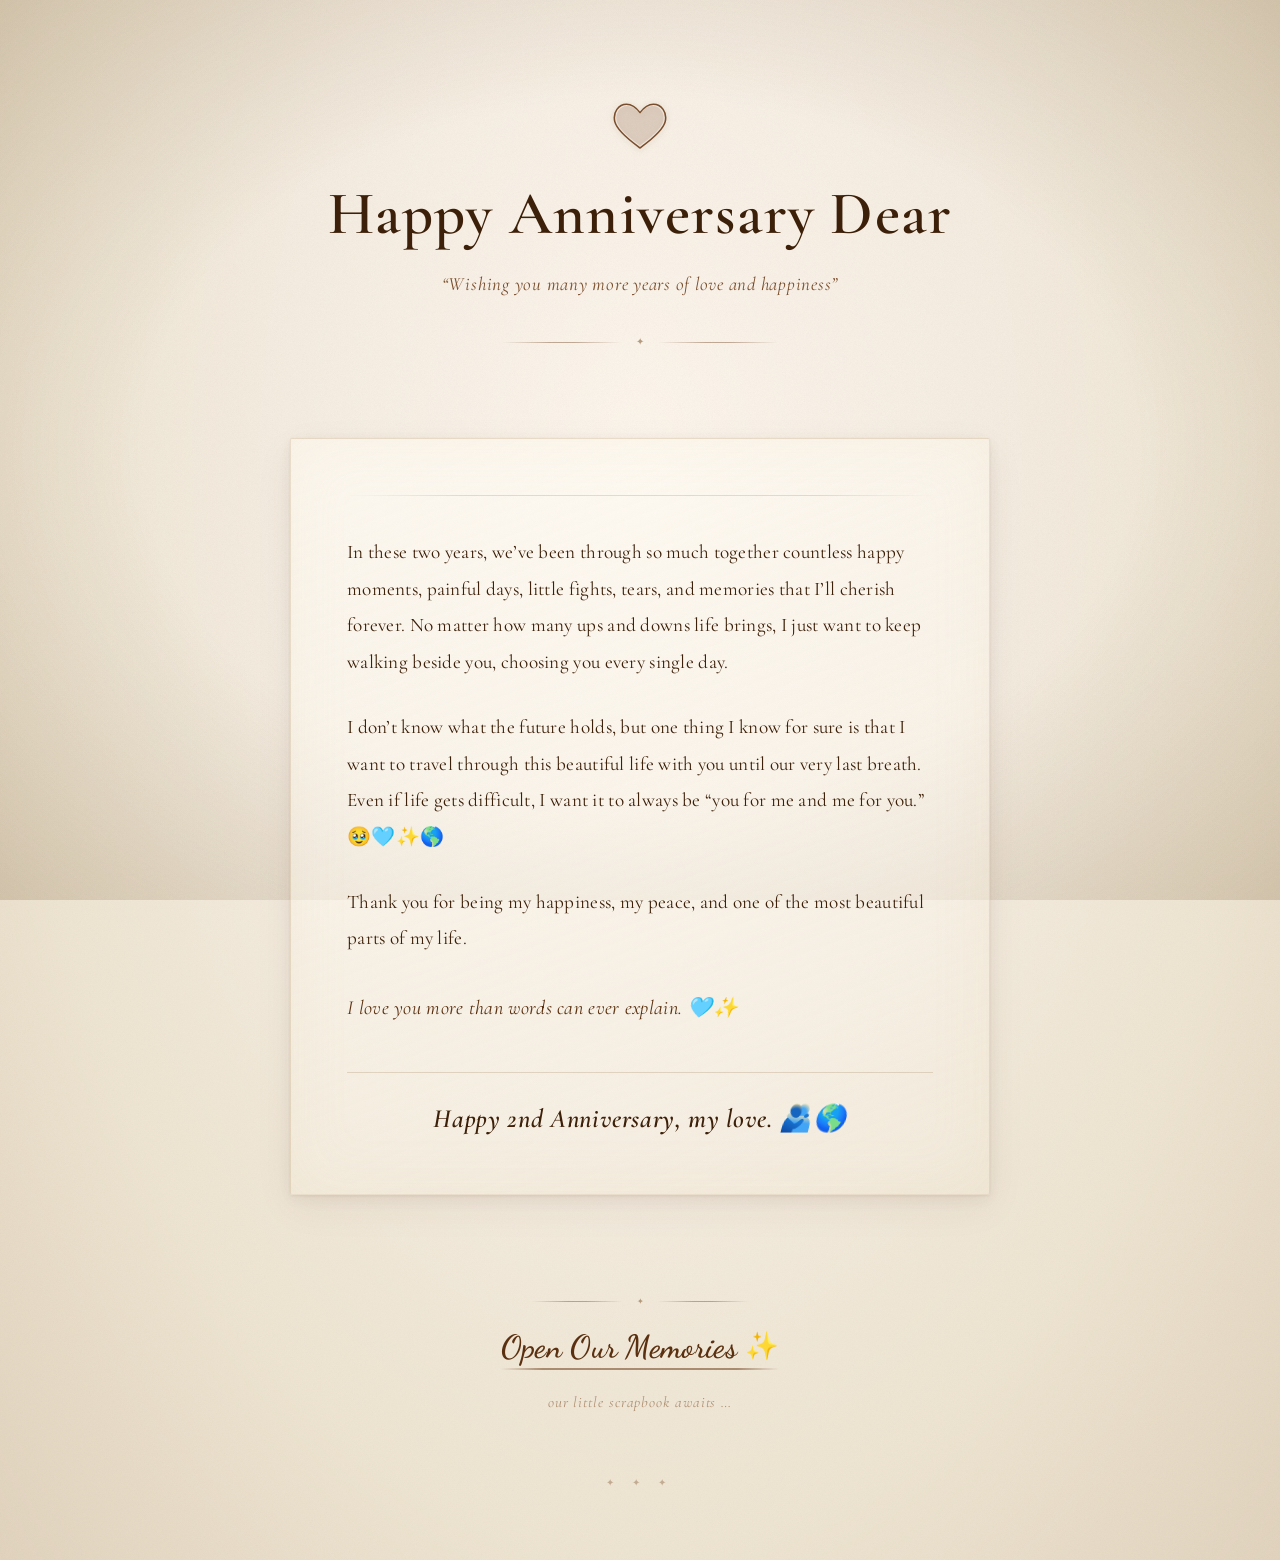
==== anniversary-website/home.html @ 2bf49751 "final" ====
<!DOCTYPE html>
<html lang="en">
<head>
    <meta charset="UTF-8">
    <meta name="viewport" content="width=device-width, initial-scale=1.0">
    <meta name="description" content="A heartfelt anniversary letter — Happy 2nd Anniversary, my love.">
    <title>Happy Anniversary Dears</title>

    <link rel="preconnect" href="https://fonts.googleapis.com">
    <link rel="preconnect" href="https://fonts.gstatic.com" crossorigin>
    <link href="https://fonts.googleapis.com/css2?family=Cormorant+Garamond:ital,wght@0,300;0,400;0,500;0,600;0,700;1,300;1,400;1,500;1,600&family=IM+Fell+English:ital@0;1&family=Cormorant:ital,wght@0,300;0,400;0,500;1,300;1,400;1,500&family=Dancing+Script:wght@500;600&display=swap" rel="stylesheet">

    <link rel="stylesheet" href="css/style.css">
</head>
<body>

    <main class="anniversary-page">

        <!-- Paper grain overlay -->
        <div class="paper-grain" aria-hidden="true"></div>

        <!-- ===== HEADER ===== -->
        <header class="anniversary-header">

            <!-- Organic SVG Heart -->
            <div class="heart" aria-hidden="true">
                <svg viewBox="0 0 100 90" xmlns="http://www.w3.org/2000/svg" aria-hidden="true" focusable="false">
                    <path
                        d="M50 82 C48 80, 10 55, 5 35 C1 18, 12 4, 26 4 C36 4, 44 11, 50 19 C56 11, 64 4, 74 4 C88 4, 99 18, 95 35 C90 55, 52 80, 50 82 Z"
                        fill="none"
                        stroke="#7a4e2d"
                        stroke-width="2.8"
                        stroke-linecap="round"
                        stroke-linejoin="round"
                    />
                    <path
                        d="M50 78 C48.5 76, 13 53, 8.5 34 C5 19, 15 7, 27 7 C37 7, 45 14, 50 21 C55 14, 63 7, 73 7 C85 7, 95 19, 91.5 34 C87 53, 51.5 76, 50 78 Z"
                        fill="#7a4e2d"
                        opacity="0.18"
                    />
                </svg>
            </div>

            <h1 class="anniversary-heading">Happy Anniversary Dear</h1>

            <p class="subtitle">
                &ldquo;Wishing you many more years of love and happiness&rdquo;
            </p>

            <div class="header-divider" aria-hidden="true">
                <span class="divider-line"></span>
                <span class="divider-ornament">&#10022;</span>
                <span class="divider-line"></span>
            </div>

        </header>

        <!-- ===== ANNIVERSARY MESSAGE ===== -->
        <section class="anniversary-message" aria-label="Anniversary message">

            <article class="message-paper">

                <p class="message-paragraph">
                    In these two years, we&#8217;ve been through so much together countless happy moments, painful days, little fights, tears, and memories that I&#8217;ll cherish forever. No matter how many ups and downs life brings, I just want to keep walking beside you, choosing you every single day.
                </p>

                <p class="message-paragraph">
                    I don&#8217;t know what the future holds, but one thing I know for sure is that I want to travel through this beautiful life with you until our very last breath. Even if life gets difficult, I want it to always be &#8220;you for me and me for you.&#8221; 🥹🩵✨🌎
                </p>

                <p class="message-paragraph">
                    Thank you for being my happiness, my peace, and one of the most beautiful parts of my life.
                </p>

                <p class="message-paragraph anniversary-ending">
                    I love you more than words can ever explain. 🩵✨
                </p>

                <p class="final-anniversary">
                    Happy 2nd Anniversary, my love. 🫂🌎
                </p>

            </article>

        </section>

        <!-- ===== MEMORIES LINK ===== -->
        <section class="memories-link-section" aria-label="Navigate to memories">
            <div class="memories-link-wrapper">
                <div class="link-divider" aria-hidden="true">
                    <span class="divider-line"></span>
                    <span class="divider-ornament small">&#10022;</span>
                    <span class="divider-line"></span>
                </div>
                <a href="memories.html" class="memories-link" aria-label="Open Our Memories scrapbook page">
                    <span class="memories-link-text">Open Our Memories</span>
                    <span class="memories-link-sparkle" aria-hidden="true">✨</span>
                </a>
                <p class="memories-link-hint">our little scrapbook awaits&nbsp;&hellip;</p>
            </div>
        </section>

        <!-- Footer flourish -->
        <div class="page-footer" aria-hidden="true">
            <span class="footer-ornament">&#10022; &#10022; &#10022;</span>
        </div>

    </main>

    <script src="js/script.js"></script>
</body>
</html>
---- anniversary-website/css/style.css ----
/* ============================================================
   ANNIVERSARY LETTER PAGE — style.css
   Vintage handmade paper love letter aesthetic
   ============================================================ */

/* ── Reset & Box Model ──────────────────────────────────────── */
*, *::before, *::after {
    box-sizing: border-box;
    margin: 0;
    padding: 0;
}

/* ── CSS Variables ──────────────────────────────────────────── */
:root {
    --paper-color:        #f5efe4;
    --paper-light:        #fdf6ec;
    --paper-mid:          #ede3d2;
    --paper-edge:         #e0d4be;

    --text-brown:         #3d2009;
    --text-brown-mid:     #5a3010;
    --text-brown-light:   #7a4e2d;
    --text-muted:         #9a7554;

    --heading-font:       'Cormorant Garamond', 'IM Fell English', Georgia, serif;
    --body-font:          'IM Fell English', 'Cormorant Garamond', Georgia, serif;
    --script-font:        'Dancing Script', cursive;
    --ornament-font:      'Cormorant', Georgia, serif;

    --message-max-width:  700px;
}

/* ── Base ───────────────────────────────────────────────────── */
html {
    scroll-behavior: smooth;
}

body {
    background-color: var(--paper-color);
    color: var(--text-brown);
    font-family: var(--body-font);
    font-size: 18px;
    line-height: 1.8;
    min-height: 100vh;
    -webkit-font-smoothing: antialiased;
    -moz-osx-font-smoothing: grayscale;
}

/* ── Page Wrapper ───────────────────────────────────────────── */
.anniversary-page {
    position: relative;
    min-height: 100vh;
    overflow-x: hidden;
    background-color: var(--paper-color);
    background-image:
        url("data:image/svg+xml,%3Csvg xmlns='http://www.w3.org/2000/svg' width='400' height='400'%3E%3Cfilter id='n'%3E%3CfeTurbulence type='fractalNoise' baseFrequency='0.75' numOctaves='4' stitchTiles='stitch'/%3E%3CfeColorMatrix type='saturate' values='0'/%3E%3C/filter%3E%3Crect width='400' height='400' filter='url(%23n)' opacity='0.05'/%3E%3C/svg%3E"),
        radial-gradient(ellipse at 50% 30%, #fdf6ec 0%, #f5ece0 40%, #ede3d0 70%, #e0d2bc 100%),
        repeating-linear-gradient(
            0deg,
            transparent,
            transparent 28px,
            rgba(120, 80, 30, 0.012) 28px,
            rgba(120, 80, 30, 0.012) 29px
        );
}

/* Paper grain overlay */
.paper-grain {
    position: fixed;
    inset: 0;
    pointer-events: none;
    z-index: 0;
    opacity: 0.4;
    background-image: url("data:image/svg+xml,%3Csvg xmlns='http://www.w3.org/2000/svg' width='300' height='300'%3E%3Cfilter id='g'%3E%3CfeTurbulence type='turbulence' baseFrequency='0.9' numOctaves='4' stitchTiles='stitch'/%3E%3CfeColorMatrix type='saturate' values='0'/%3E%3C/filter%3E%3Crect width='300' height='300' filter='url(%23g)' opacity='0.07'/%3E%3C/svg%3E");
    background-repeat: repeat;
}

/* Vignette */
.anniversary-page::before {
    content: '';
    position: fixed;
    inset: 0;
    pointer-events: none;
    z-index: 1;
    background: radial-gradient(ellipse at center, transparent 55%, rgba(100, 65, 20, 0.18) 100%);
}

/* Content above overlays */
.anniversary-page > *:not(.paper-grain) {
    position: relative;
    z-index: 2;
}

/* ── HEADER ─────────────────────────────────────────────────── */
.anniversary-header {
    display: flex;
    flex-direction: column;
    align-items: center;
    text-align: center;
    padding-top: clamp(3.5rem, 8vw, 7rem);
    padding-bottom: clamp(1.5rem, 3vw, 3rem);
    padding-inline: clamp(1.5rem, 5vw, 3rem);
}

/* ── Heart ──────────────────────────────────────────────────── */
.heart {
    width: clamp(38px, 6vw, 56px);
    height: auto;
    margin-bottom: clamp(1rem, 2.5vw, 1.6rem);
    opacity: 0;
    transform: scale(0.6);
    animation: heartAppear 1.2s cubic-bezier(0.34, 1.56, 0.64, 1) 0.3s forwards;
}

.heart svg {
    width: 100%;
    height: auto;
    display: block;
    filter: drop-shadow(0 1px 3px rgba(90, 48, 16, 0.2));
}

@keyframes heartAppear {
    to { opacity: 1; transform: scale(1); }
}

/* ── Heading ────────────────────────────────────────────────── */
.anniversary-heading {
    font-family: var(--heading-font);
    font-size: clamp(2rem, 5.5vw, 3.8rem);
    font-weight: 600;
    color: var(--text-brown);
    letter-spacing: 0.02em;
    line-height: 1.2;
    margin-bottom: clamp(0.7rem, 1.5vw, 1.1rem);
    opacity: 0;
    transform: translateY(14px);
    animation: fadeUp 1s ease 0.7s forwards;
}

/* ── Subtitle ───────────────────────────────────────────────── */
.subtitle {
    font-family: var(--body-font);
    font-size: clamp(0.92rem, 2vw, 1.18rem);
    font-style: italic;
    color: var(--text-brown-light);
    letter-spacing: 0.04em;
    max-width: 480px;
    line-height: 1.6;
    opacity: 0;
    transform: translateY(10px);
    animation: fadeUp 1s ease 1s forwards;
}

/* ── Header Divider ─────────────────────────────────────────── */
.header-divider {
    display: flex;
    align-items: center;
    gap: 0.9rem;
    margin-top: clamp(1.4rem, 3vw, 2.2rem);
    opacity: 0;
    animation: fadeIn 1.2s ease 1.4s forwards;
}

.divider-line {
    display: block;
    width: clamp(50px, 12vw, 120px);
    height: 1px;
    background: linear-gradient(to right, transparent, var(--text-brown-light) 40%, var(--text-brown-light) 60%, transparent);
    opacity: 0.45;
}

.header-divider .divider-line:last-child {
    background: linear-gradient(to left, transparent, var(--text-brown-light) 40%, var(--text-brown-light) 60%, transparent);
}

.divider-ornament {
    font-size: 0.6rem;
    color: var(--text-muted);
    opacity: 0.7;
}

/* ── ANNIVERSARY MESSAGE ────────────────────────────────────── */
.anniversary-message {
    display: flex;
    justify-content: center;
    padding-inline: clamp(1.2rem, 5vw, 3rem);
    padding-top: clamp(1.5rem, 4vw, 3rem);
    padding-bottom: clamp(2rem, 4vw, 3.5rem);
}

.message-paper {
    width: 100%;
    max-width: var(--message-max-width);
    background: linear-gradient(160deg, rgba(255,252,245,0.65) 0%, rgba(245,238,224,0.35) 100%);
    border: 1px solid rgba(160, 115, 60, 0.18);
    border-radius: 2px;
    box-shadow:
        0 1px 3px rgba(80, 45, 10, 0.08),
        0 4px 16px rgba(80, 45, 10, 0.07),
        0 12px 40px rgba(80, 45, 10, 0.06),
        inset 0 0 60px rgba(220, 195, 155, 0.12);
    padding: clamp(2rem, 5vw, 3.5rem) clamp(1.8rem, 5vw, 3.5rem);
    opacity: 0;
    transform: translateY(20px);
    animation: fadeUp 1.2s ease 1.6s forwards;
}

.message-paper::before {
    content: '';
    display: block;
    width: 100%;
    height: 1px;
    background: linear-gradient(to right, transparent 0%, rgba(140,95,40,0.2) 20%, rgba(140,95,40,0.2) 80%, transparent 100%);
    margin-bottom: clamp(1.6rem, 3.5vw, 2.4rem);
}

.message-paper::after {
    content: '';
    display: block;
    height: 0;
}

/* ── Paragraphs ─────────────────────────────────────────────── */
.message-paragraph {
    font-family: var(--body-font);
    font-size: clamp(1rem, 2.2vw, 1.2rem);
    color: var(--text-brown);
    line-height: 1.9;
    letter-spacing: 0.015em;
    text-align: left;
    margin-bottom: clamp(1.2rem, 2.5vw, 1.8rem);
}

.message-paragraph:last-of-type {
    margin-bottom: 0;
}

.anniversary-ending {
    font-style: italic;
    color: var(--text-brown-mid);
    font-size: clamp(1.05rem, 2.3vw, 1.25rem);
    margin-top: clamp(1.4rem, 3vw, 2rem);
    margin-bottom: 0;
}

/* ── Final Line ─────────────────────────────────────────────── */
.final-anniversary {
    font-family: var(--heading-font);
    font-size: clamp(1.25rem, 3vw, 1.65rem);
    font-weight: 600;
    font-style: italic;
    color: var(--text-brown);
    letter-spacing: 0.025em;
    line-height: 1.4;
    text-align: center;
    margin-top: clamp(1.8rem, 4vw, 2.8rem);
    margin-bottom: 0;
    padding-top: clamp(1.2rem, 2.5vw, 1.8rem);
    border-top: 1px solid rgba(120, 80, 30, 0.18);
}

/* ── MEMORIES LINK SECTION ──────────────────────────────────── */
.memories-link-section {
    display: flex;
    justify-content: center;
    padding-inline: clamp(1.2rem, 5vw, 3rem);
    padding-top: clamp(2rem, 4vw, 3rem);
    padding-bottom: clamp(2rem, 4vw, 3rem);
    opacity: 0;
    animation: fadeIn 1.2s ease 2.4s forwards;
}

.memories-link-wrapper {
    display: flex;
    flex-direction: column;
    align-items: center;
    gap: 1.2rem;
    text-align: center;
}

.link-divider {
    display: flex;
    align-items: center;
    gap: 0.9rem;
}

.link-divider .divider-line {
    width: clamp(40px, 10vw, 90px);
}

.divider-ornament.small {
    font-size: 0.5rem;
}

/* The vintage link itself */
.memories-link {
    display: inline-flex;
    align-items: center;
    gap: 0.5rem;
    font-family: var(--script-font);
    font-size: clamp(1.4rem, 3.5vw, 2rem);
    font-weight: 600;
    color: var(--text-brown-mid);
    text-decoration: none;
    letter-spacing: 0.01em;
    line-height: 1.2;
    position: relative;
    padding-bottom: 3px;
    transition: color 0.35s ease, transform 0.35s ease;
}

/* Vintage underline — hand-drawn style */
.memories-link::after {
    content: '';
    position: absolute;
    bottom: 0;
    left: 0;
    width: 100%;
    height: 1.5px;
    background: linear-gradient(to right, transparent 0%, var(--text-brown-light) 15%, var(--text-brown-light) 85%, transparent 100%);
    opacity: 0.6;
    transform-origin: left center;
    transition: opacity 0.35s ease, transform 0.35s ease;
}

.memories-link:hover {
    color: var(--text-brown);
    transform: translateY(-2px);
}

.memories-link:hover::after {
    opacity: 1;
    transform: scaleX(1.04);
}

.memories-link:focus-visible {
    outline: 2px dashed var(--text-brown-light);
    outline-offset: 6px;
    border-radius: 2px;
}

.memories-link-text {
    /* no extra styles needed — inherits from parent */
}

.memories-link-sparkle {
    font-size: 0.85em;
    transition: transform 0.35s ease;
    display: inline-block;
}

.memories-link:hover .memories-link-sparkle {
    transform: rotate(20deg) scale(1.15);
}

.memories-link-hint {
    font-family: var(--body-font);
    font-size: clamp(0.8rem, 1.6vw, 0.95rem);
    font-style: italic;
    color: var(--text-muted);
    letter-spacing: 0.06em;
    opacity: 0.75;
}

/* ── Footer ─────────────────────────────────────────────────── */
.page-footer {
    text-align: center;
    padding-bottom: clamp(2.5rem, 5vw, 4.5rem);
}

.footer-ornament {
    font-family: var(--ornament-font);
    font-size: 0.65rem;
    color: var(--text-muted);
    letter-spacing: 0.5rem;
    opacity: 0.5;
}

/* ── Keyframes ──────────────────────────────────────────────── */
@keyframes fadeUp {
    from { opacity: 0; transform: translateY(16px); }
    to   { opacity: 1; transform: translateY(0); }
}

@keyframes fadeIn {
    from { opacity: 0; }
    to   { opacity: 1; }
}

/* ── Reduced Motion ─────────────────────────────────────────── */
@media (prefers-reduced-motion: reduce) {
    .heart,
    .anniversary-heading,
    .subtitle,
    .header-divider,
    .message-paper,
    .memories-link-section {
        animation: none;
        opacity: 1;
        transform: none;
    }
}

/* ── JS stagger classes ─────────────────────────────────────── */
.para-hidden {
    opacity: 0;
    transform: translateY(10px);
    transition: opacity 0.75s ease, transform 0.75s ease;
    transition-delay: calc(var(--stagger-index, 0) * 0.16s + 0.1s);
}
.para-visible {
    opacity: 1;
    transform: translateY(0);
}

@media (prefers-reduced-motion: reduce) {
    .para-hidden { opacity: 1; transform: none; transition: none; }
}

/* ── Responsive — Tablet ────────────────────────────────────── */
@media (max-width: 900px) {
    :root { --message-max-width: 90%; }
    .anniversary-heading { font-size: clamp(1.9rem, 5.5vw, 2.8rem); }
    .subtitle { max-width: 380px; }
}

/* ── Responsive — Mobile ────────────────────────────────────── */
@media (max-width: 600px) {
    :root { --message-max-width: 100%; }

    .anniversary-header {
        padding-top: clamp(2.5rem, 8vw, 4rem);
        padding-inline: 1.4rem;
    }

    .anniversary-message,
    .memories-link-section {
        padding-inline: 1rem;
    }

    .message-paper {
        padding: 1.6rem 1.3rem;
        border-left: none;
        border-right: none;
        border-radius: 0;
    }

    .message-paragraph { font-size: clamp(0.97rem, 4.2vw, 1.1rem); }
    .final-anniversary  { font-size: clamp(1.1rem, 5vw, 1.4rem); }
    .memories-link      { font-size: clamp(1.3rem, 6vw, 1.7rem); }
}

@media (max-width: 380px) {
    .anniversary-heading { font-size: 1.75rem; }
    .subtitle            { font-size: 0.88rem; }
    .message-paragraph   { font-size: 0.96rem; }
}
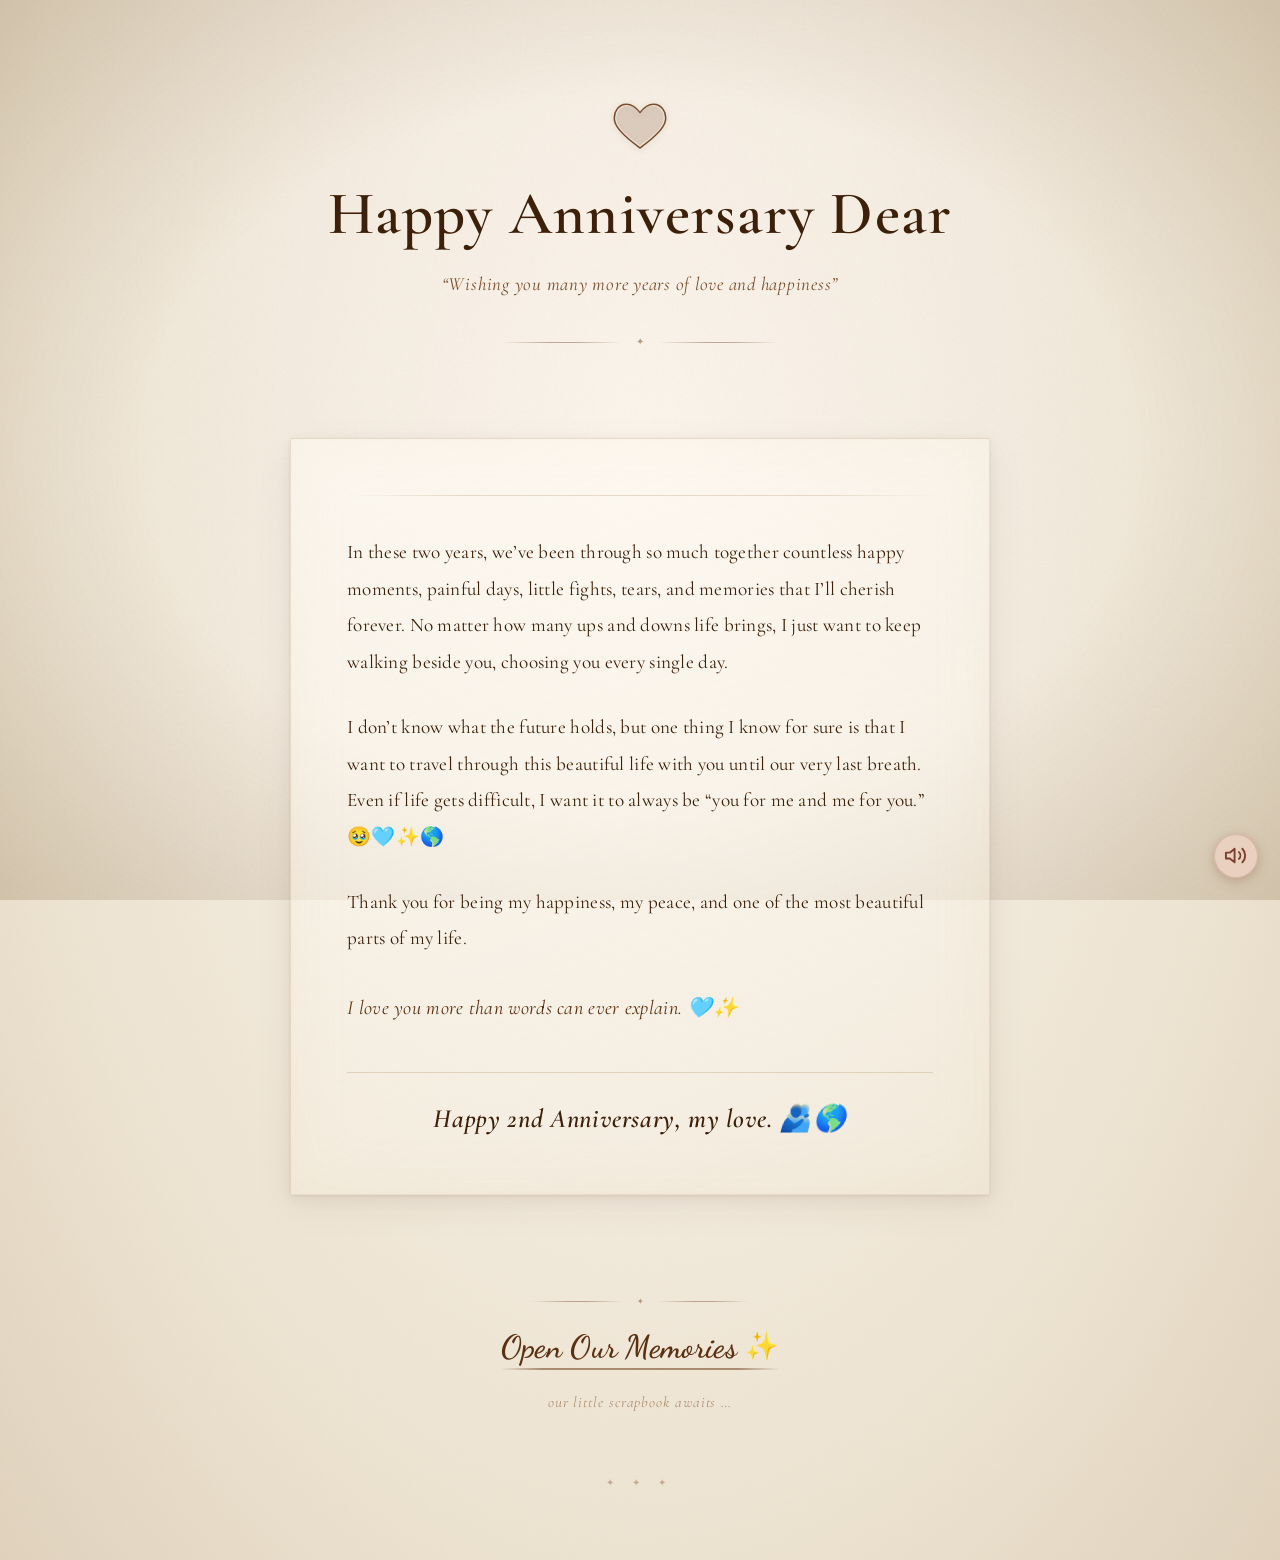
==== commit 16ae5d32: "Add background music to all pages" ====
--- a/anniversary-website/home.html
+++ b/anniversary-website/home.html
@@ -11,6 +11,7 @@
     <link href="https://fonts.googleapis.com/css2?family=Cormorant+Garamond:ital,wght@0,300;0,400;0,500;0,600;0,700;1,300;1,400;1,500;1,600&family=IM+Fell+English:ital@0;1&family=Cormorant:ital,wght@0,300;0,400;0,500;1,300;1,400;1,500&family=Dancing+Script:wght@500;600&display=swap" rel="stylesheet">
 
     <link rel="stylesheet" href="css/style.css">
+    <link rel="stylesheet" href="css/audio.css">
 </head>
 <body>
 
@@ -108,5 +109,6 @@
     </main>
 
     <script src="js/script.js"></script>
+    <script src="js/audio.js"></script>
 </body>
 </html>
--- a/anniversary-website/css/audio.css
+++ b/anniversary-website/css/audio.css
@@ -0,0 +1,77 @@
+/* ============================================================
+   BACKGROUND MUSIC BUTTON — audio.css
+   Floating mute/unmute pill, bottom-right corner, all pages.
+   ============================================================ */
+
+#bgMuteBtn {
+    position: fixed;
+    bottom: clamp(14px, 3vw, 22px);
+    right:  clamp(14px, 3vw, 22px);
+    z-index: 9999;
+
+    width:  clamp(36px, 6vw, 44px);
+    height: clamp(36px, 6vw, 44px);
+    border-radius: 50%;
+
+    /* Soft cream/rose — blends with both dark scrapbook + light letter pages */
+    background: rgba(237, 210, 195, 0.82);
+    backdrop-filter: blur(8px);
+    -webkit-backdrop-filter: blur(8px);
+    border: 1px solid rgba(196, 152, 136, 0.45);
+
+    display: flex;
+    align-items: center;
+    justify-content: center;
+    cursor: pointer;
+    padding: 0;
+
+    box-shadow:
+        0 2px 8px  rgba(120, 60, 40, 0.18),
+        0 4px 16px rgba(120, 60, 40, 0.12);
+
+    transition: transform 0.25s ease, box-shadow 0.25s ease, background 0.25s ease;
+}
+
+#bgMuteBtn svg {
+    width:  55%;
+    height: 55%;
+    display: block;
+    color: #7a4030;
+    stroke: #7a4030;
+}
+
+#bgMuteBtn:hover {
+    transform: scale(1.1);
+    background: rgba(237, 215, 200, 0.95);
+    box-shadow:
+        0 4px 12px rgba(120, 60, 40, 0.25),
+        0 8px 24px rgba(120, 60, 40, 0.15);
+}
+
+#bgMuteBtn:active {
+    transform: scale(0.95);
+}
+
+#bgMuteBtn:focus-visible {
+    outline: 2px dashed rgba(176, 120, 96, 0.7);
+    outline-offset: 3px;
+}
+
+/* Pulse animation when music is playing (not muted) */
+@keyframes musicPulse {
+    0%   { box-shadow: 0 2px 8px rgba(120,60,40,0.18), 0 4px 16px rgba(120,60,40,0.12), 0 0 0 0 rgba(196,152,136,0.5); }
+    70%  { box-shadow: 0 2px 8px rgba(120,60,40,0.18), 0 4px 16px rgba(120,60,40,0.12), 0 0 0 8px rgba(196,152,136,0); }
+    100% { box-shadow: 0 2px 8px rgba(120,60,40,0.18), 0 4px 16px rgba(120,60,40,0.12), 0 0 0 0 rgba(196,152,136,0); }
+}
+
+#bgMuteBtn.playing {
+    animation: musicPulse 2s ease-out infinite;
+}
+
+@media (prefers-reduced-motion: reduce) {
+    #bgMuteBtn,
+    #bgMuteBtn.playing {
+        animation: none;
+        transition: none;
+    }
+}
